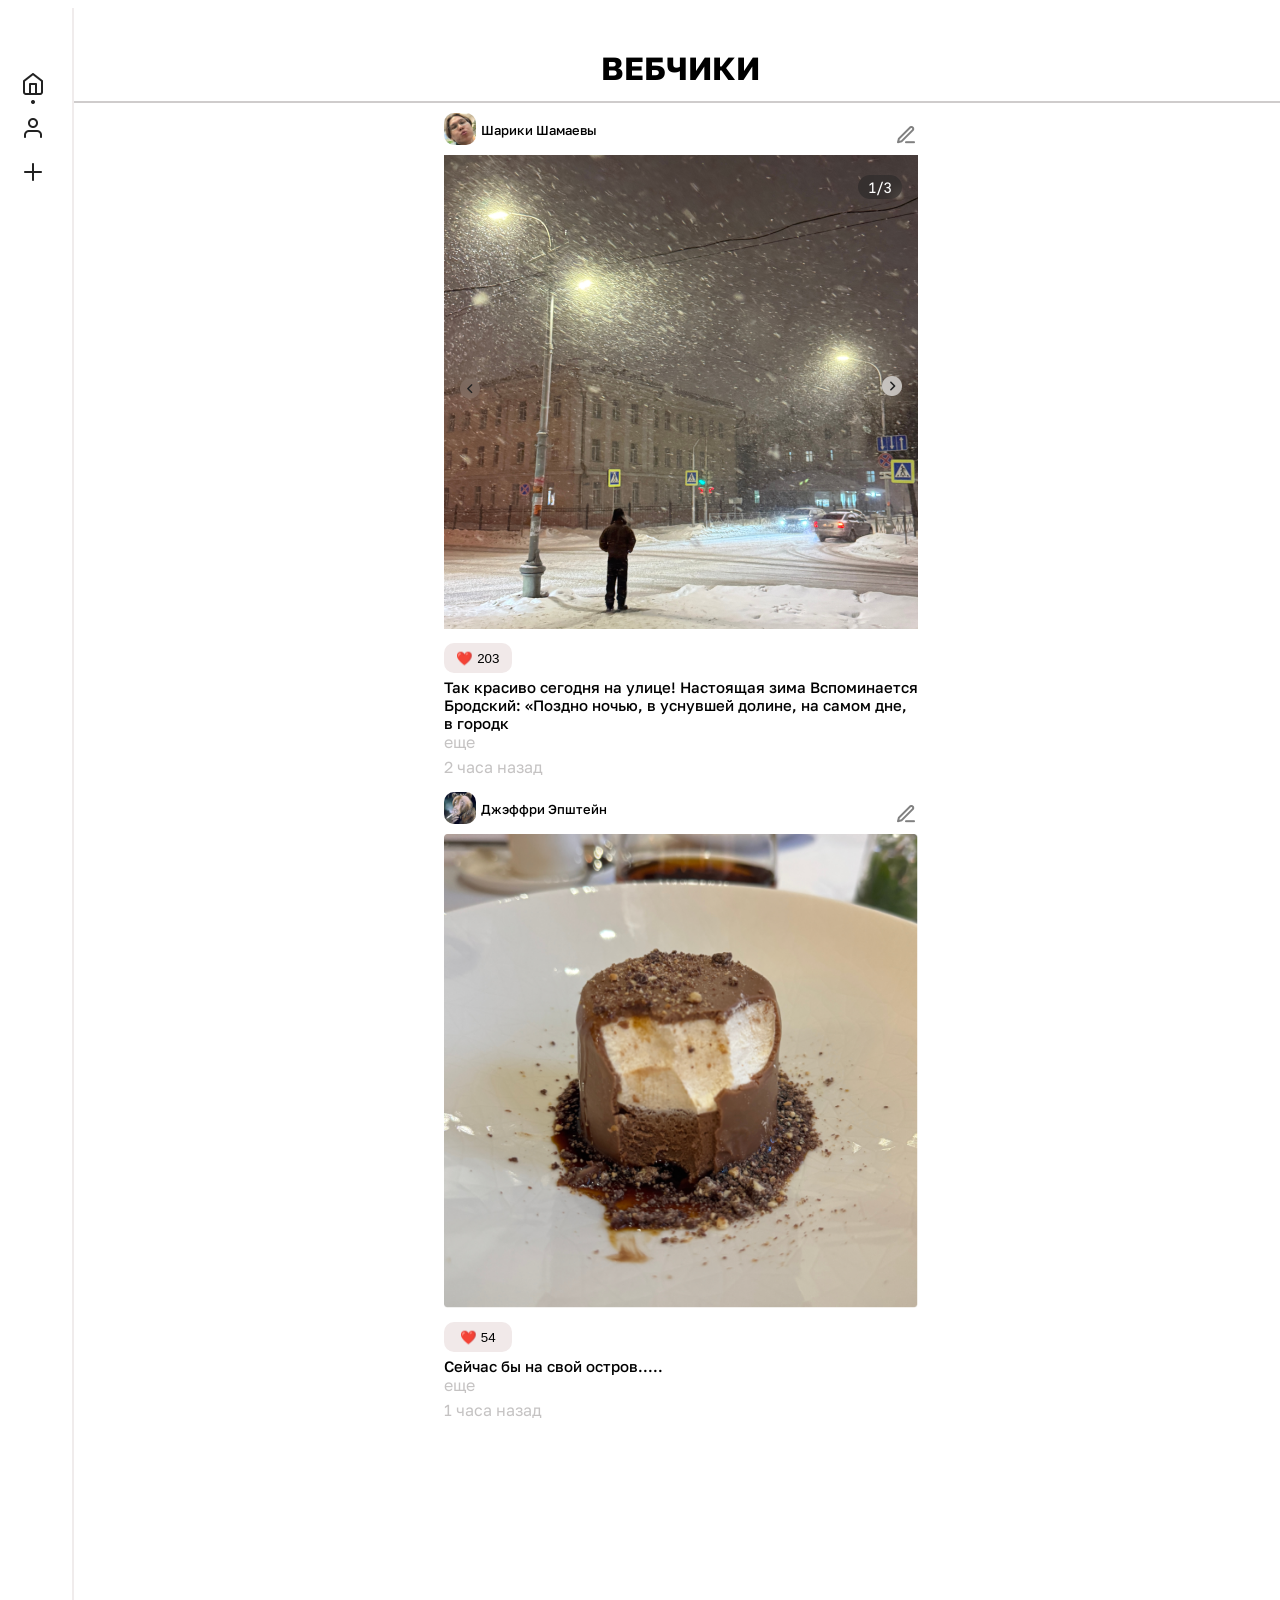
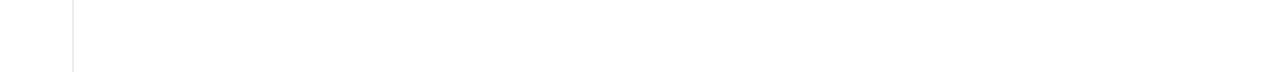
==== home.html @ 469b8f0c "login and home" ====
<!DOCTYPE html>
<html lang="en">
<head>
    <meta charset="UTF-8">
    <meta name="viewport" content="width=device-width, initial-scale=1.0">
    <title>Home</title>
    <link rel="preconnect" href="https://fonts.googleapis.com">
    <link rel="preconnect" href="https://fonts.gstatic.com" crossorigin>
    <link href="https://fonts.googleapis.com/css2?family=Golos+Text:wght@400..900&display=swap" rel="stylesheet">
    <link rel="stylesheet" href="home.css">
</head>
<body>
    <main style="display: flex;">
        <div class="left_line">
            <ul class="menu" style="padding-top: 40px; padding-left: 5px;">
                <li><img src="images/Menu_Item1.png" 
                    alt="Картинка 1" 
                    width="40px">
                </li>
                <li><img src="images/Menu_Item3.png" 
                    alt="Картинка 2" 
                    width="40px">
                </li>
                <li><img src="images/Menu_Item2.png" 
                    alt="Картинка 3" 
                    width="40px">
                </li>
            </ul>
        </div>
        <div class="right_line" style="flex-direction: column;">
            <div class="header">
                <h1 class="head_line">ВЕБЧИКИ</h1>
            </div>
            <div class="post" style="flex-direction: column;">
                <div class="first_part" style="flex-direction: column;">
                    <div class="user_info" style="display: flex; width: 474px; height: 32px; margin-top: 10px; margin-bottom: 10px;">
                        <div style="display: flex; width: 200px; height: 32px;">
                            <img src="images/yaric.png" alt="yaric" style="border-radius: 10px; width: 32px;">
                            <h1 style="font-size: 13px; font-weight: 500; padding-left: 5px;">Шарики Шамаевы</h1>
                        </div>
                        <div style="width: 342px; height: 32px;">
                            <img src="images/pencil.png" alt="pencil" style="padding-left: 285px; padding-top: 10px; width: 24px; ">
                        </div>
                    </div>
                    <img src="images/winter.png" alt="winter" style="width: 474px;">
                    <div class="message" style="width: 474px; height: 145px;">
                        <button class="button">❤️ 203</button>
                        <p style="font-size: 15px; margin: 0px; margin-top: 5px; font-weight: 500;">Так красиво сегодня на улице! Настоящая зима Вспоминается Бродский: «Поздно ночью, в уснувшей долине, на самом дне, в городк</p>
                        <p style="color: rgb(197, 195, 195); margin: 0px;">еще</p>
                        <p style="color: rgb(197, 195, 195); margin: 0px; margin-top: 5px;">2 часа назад</p>
                    </div>
                </div>
                <div class="last_part">
                    <div class="first_part" style="flex-direction: column;">
                    <div class="user_info" style="display: flex; width: 474px; height: 32px; margin-top: 10px; margin-bottom: 10px;">
                        <div style="display: flex; width: 200px; height: 32px;">
                            <img src="images/bear.png" alt="bear" style="border-radius: 10px; width: 32px;">
                            <h1 style="font-size: 13px; font-weight: 500; padding-left: 5px;">Джэффри Эпштейн</h1>
                        </div>
                        <div style="width: 342px; height: 32px;">
                            <img src="images/pencil.png" alt="pencil" style="padding-left: 285px; padding-top: 10px; width: 24px; ">
                        </div>
                    </div>
                    <img src="images/puncacke.png" alt="puncacke" style="width: 474px;">
                    <div class="message" style="width: 474px; height: 145px;">
                        <button class="button">❤️ 54</button>
                        <p style="font-size: 15px; margin: 0px; margin-top: 5px; font-weight: 500;">Сейчас бы на свой остров.....</p>
                        <p style="color: rgb(197, 195, 195); margin: 0px;">еще</p>
                        <p style="color: rgb(197, 195, 195); margin: 0px; margin-top: 5px;">1 часа назад</p>
                    </div>
                </div>
                </div>
            </div>
        </div>
        
    </main>
</body>
</html>
---- home.css ----
body {
    font-family: "Golos Text", sans-serif;
    width: 100%;
}
.right_line {
    margin: 0px;
    width: 1369px;
    height: 1664px;
}

main {
    display: inline;    
}

.header {
    margin: 0px;
    width: 100%;
    height: 72px;
    border-bottom: 2px solid rgb(207, 204, 204);  
}

.head_line {
    padding-top: 20px;
    text-align: center;

}

.left_line {
    width: 72px;
    height: 1664px;
    border-right: 2px solid rgb(240, 236, 236);   

}

.menu {
    list-style: none;  
    padding: 0;   
}

.post {
    width: 474px;
    height: 1338px;
    margin: 0 auto;
    
} 

.first_part {
    width: 100%;
    height: 669px;
}

.last_part {
    width: 100%;
    height: 669px;
    
}

.button {
    width: 68px;
    height: 30px;
    background-color: rgb(241, 233, 233);
    border-radius: 10px;
    margin-top: 10px;
    border: none; 
    

}
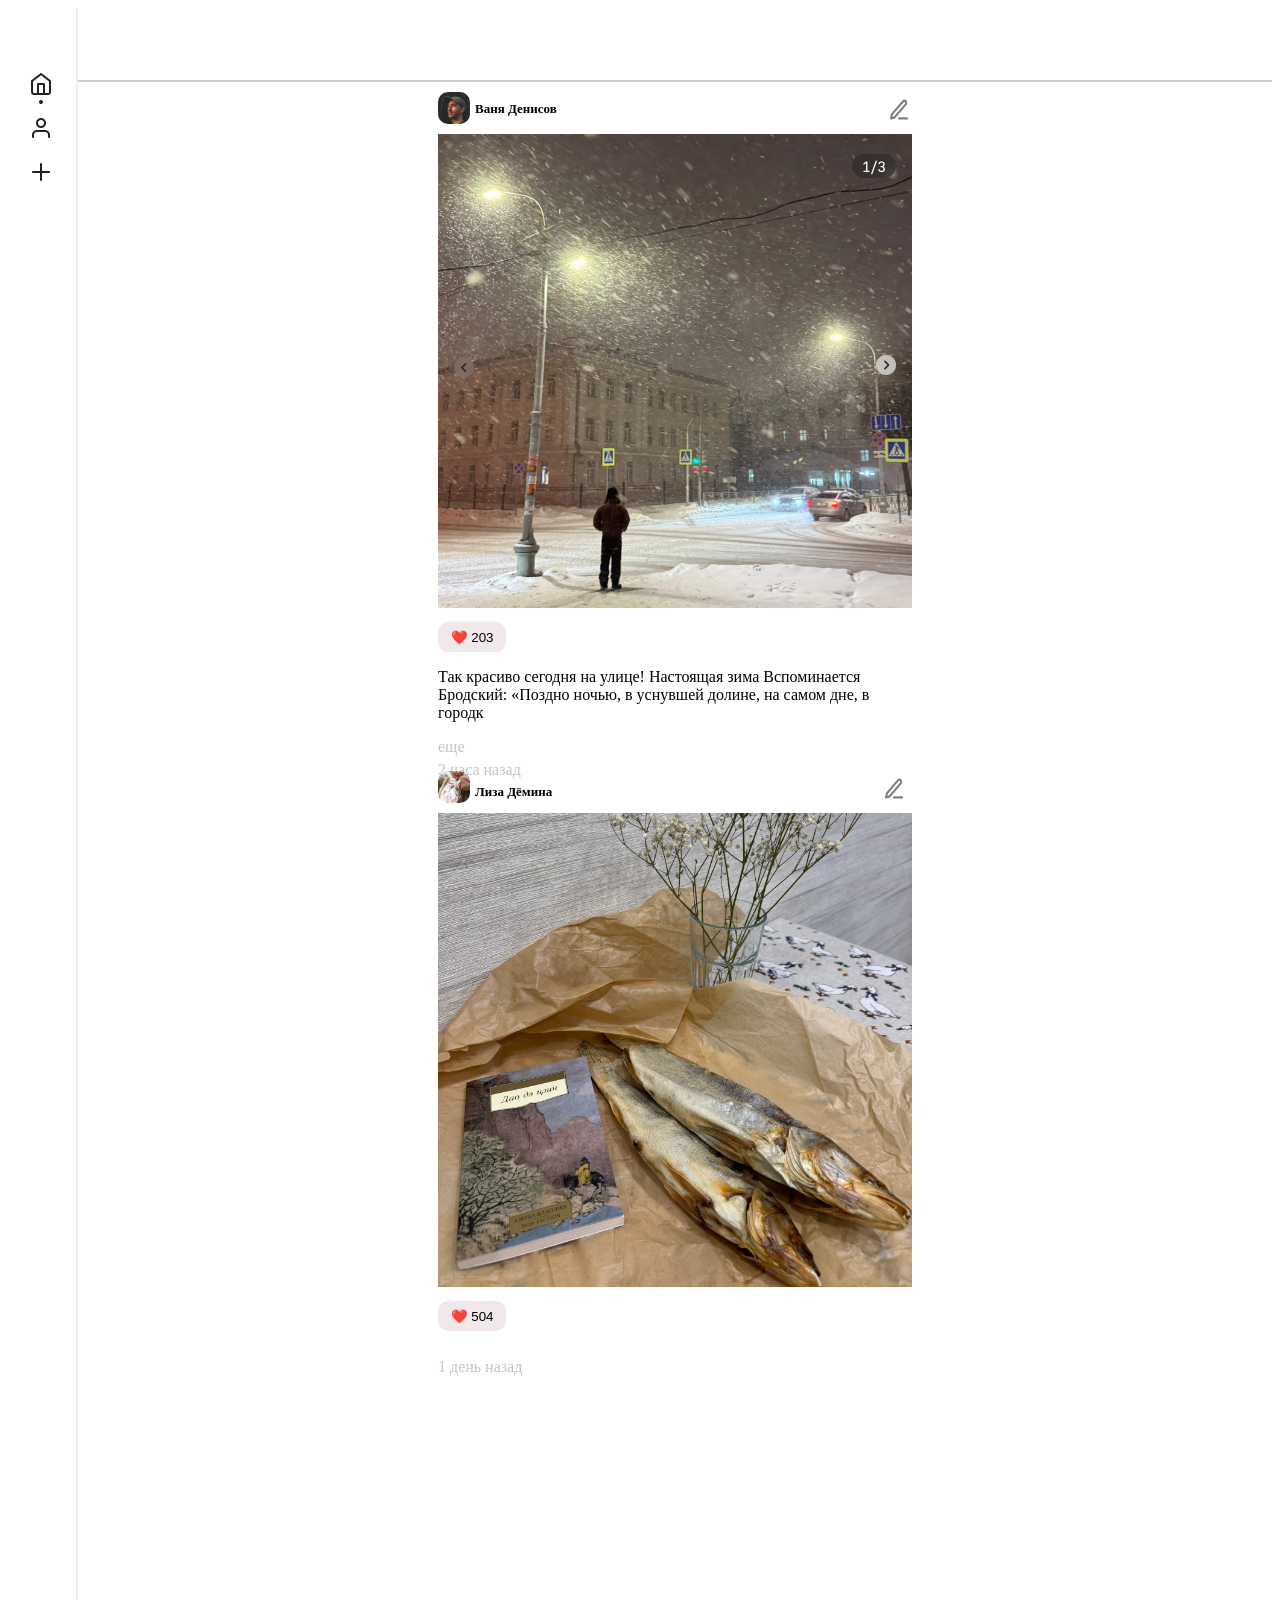
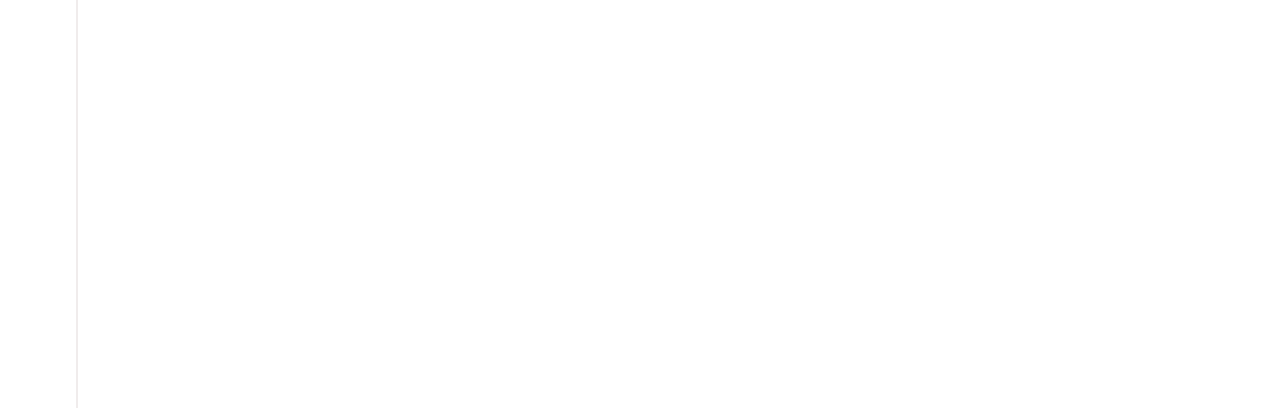
==== commit ed88e041: "added profile" ====
--- a/home.html
+++ b/home.html
@@ -3,76 +3,52 @@
 <head>
     <meta charset="UTF-8">
     <meta name="viewport" content="width=device-width, initial-scale=1.0">
-    <title>Home</title>
+    <title>home</title>
     <link rel="preconnect" href="https://fonts.googleapis.com">
     <link rel="preconnect" href="https://fonts.gstatic.com" crossorigin>
     <link href="https://fonts.googleapis.com/css2?family=Golos+Text:wght@400..900&display=swap" rel="stylesheet">
     <link rel="stylesheet" href="home.css">
 </head>
-<body>
-    <main style="display: flex;">
-        <div class="left_line">
-            <ul class="menu" style="padding-top: 40px; padding-left: 5px;">
-                <li><img src="images/Menu_Item1.png" 
-                    alt="Картинка 1" 
-                    width="40px">
-                </li>
-                <li><img src="images/Menu_Item3.png" 
-                    alt="Картинка 2" 
-                    width="40px">
-                </li>
-                <li><img src="images/Menu_Item2.png" 
-                    alt="Картинка 3" 
-                    width="40px">
-                </li>
-            </ul>
-        </div>
-        <div class="right_line" style="flex-direction: column;">
-            <div class="header">
-                <h1 class="head_line">ВЕБЧИКИ</h1>
+<body class="body">
+    <header class="header">
+        <ul class="header__menu">
+            <li><img class="header__menu-image" src="images/Menu_Item1.png" alt="home"></li>
+            <li ><img class="header__menu-image" src="images/Menu_Item3.png" alt="personal-home"></li>
+            <li><img class="header__menu-image" src="images/Menu_Item2.png" alt="add-photo"></li>
+        </ul>
+    </header>
+    <main class="main">
+        <h1 class="main__head"></h1>
+        <div class="user-feed">
+            <div class="user-feed__post">
+                <div class="user-feed__icon">
+                    <img class="user-feed__icon-image" src="images/larch.png" alt="yaric">
+                    <h1 class="user-feed__name">Ваня Денисов</h1>
+                    <img class="user-feed__icon-edit" src="images/pencil.png" alt="pensil">
+                </div>
+                <img class="user-feed__image" src="images/winter.png" alt="winter">
+                <div class="user-feed__comment">
+                    <button class="user-feed__comment-button">❤️ 203</button>
+                    <p class="user-feed__comment-massage">Так красиво сегодня на улице! Настоящая зима Вспоминается Бродский: «Поздно ночью, в уснувшей долине, на самом дне, в городк</p>
+                    <p class="user-feed__comment-more-info">еще</p>
+                    <p class="user-feed__comment-time">2 часа назад</p>
+                </div>
             </div>
-            <div class="post" style="flex-direction: column;">
-                <div class="first_part" style="flex-direction: column;">
-                    <div class="user_info" style="display: flex; width: 474px; height: 32px; margin-top: 10px; margin-bottom: 10px;">
-                        <div style="display: flex; width: 200px; height: 32px;">
-                            <img src="images/yaric.png" alt="yaric" style="border-radius: 10px; width: 32px;">
-                            <h1 style="font-size: 13px; font-weight: 500; padding-left: 5px;">Шарики Шамаевы</h1>
-                        </div>
-                        <div style="width: 342px; height: 32px;">
-                            <img src="images/pencil.png" alt="pencil" style="padding-left: 285px; padding-top: 10px; width: 24px; ">
-                        </div>
-                    </div>
-                    <img src="images/winter.png" alt="winter" style="width: 474px;">
-                    <div class="message" style="width: 474px; height: 145px;">
-                        <button class="button">❤️ 203</button>
-                        <p style="font-size: 15px; margin: 0px; margin-top: 5px; font-weight: 500;">Так красиво сегодня на улице! Настоящая зима Вспоминается Бродский: «Поздно ночью, в уснувшей долине, на самом дне, в городк</p>
-                        <p style="color: rgb(197, 195, 195); margin: 0px;">еще</p>
-                        <p style="color: rgb(197, 195, 195); margin: 0px; margin-top: 5px;">2 часа назад</p>
-                    </div>
+            <div class="user-feed__post">
+                <div class="user-feed__icon">
+                    <img class="user-feed__icon-image" src="images/liz.png" alt="liz">
+                    <p class="user-feed__name">Лиза Дёмина</p>
+                    <img class="user-feed__icon-edit" src="images/pencil.png" alt="pensil">
                 </div>
-                <div class="last_part">
-                    <div class="first_part" style="flex-direction: column;">
-                    <div class="user_info" style="display: flex; width: 474px; height: 32px; margin-top: 10px; margin-bottom: 10px;">
-                        <div style="display: flex; width: 200px; height: 32px;">
-                            <img src="images/bear.png" alt="bear" style="border-radius: 10px; width: 32px;">
-                            <h1 style="font-size: 13px; font-weight: 500; padding-left: 5px;">Джэффри Эпштейн</h1>
-                        </div>
-                        <div style="width: 342px; height: 32px;">
-                            <img src="images/pencil.png" alt="pencil" style="padding-left: 285px; padding-top: 10px; width: 24px; ">
-                        </div>
-                    </div>
-                    <img src="images/puncacke.png" alt="puncacke" style="width: 474px;">
-                    <div class="message" style="width: 474px; height: 145px;">
-                        <button class="button">❤️ 54</button>
-                        <p style="font-size: 15px; margin: 0px; margin-top: 5px; font-weight: 500;">Сейчас бы на свой остров.....</p>
-                        <p style="color: rgb(197, 195, 195); margin: 0px;">еще</p>
-                        <p style="color: rgb(197, 195, 195); margin: 0px; margin-top: 5px;">1 часа назад</p>
-                    </div>
-                </div>
+                <img class="user-feed__image" src="images/fish.png" alt="winter">
+                <div class="user-feed__comment">
+                    <button class="user-feed__comment-button">❤️ 504</button>
+                    <p class="user-feed__comment-message">&nbsp;</p>
+                    <p class="user-feed__comment-more-info"></p>
+                    <p class="user-feed__comment-time">1 день назад</p>
                 </div>
             </div>
         </div>
-        
     </main>
 </body>
 </html>
--- a/home.css
+++ b/home.css
@@ -1,67 +1,107 @@
-body {
-    font-family: "Golos Text", sans-serif;
-    width: 100%;
-}
-.right_line {
-    margin: 0px;
-    width: 1369px;
-    height: 1664px;
-}
-
-main {
-    display: inline;    
+.body {
+    display: flex;
 }
 
 .header {
+    width: 72px;
+    height: 2000px;
+    border-right: 2px solid rgb(240, 236, 236); 
+}
+
+.header__menu {
+    padding-top: 40px;
+    padding-left: 13px;
+
+    list-style: none;     
+}
+
+.header__menu-image {
+    width: 40px;
+}
+
+.main {
+    width: 100%;
+    height: 100%;
+}
+ 
+.main__head {
     margin: 0px;
     width: 100%;
     height: 72px;
     border-bottom: 2px solid rgb(207, 204, 204);  
+
+} 
+
+.user-feed {
+    width: 474px;
+    height: 100%;
+    margin: 0 auto;
 }
 
-.head_line {
-    padding-top: 20px;
-    text-align: center;
-
-}
-
-.left_line {
-    width: 72px;
-    height: 1664px;
-    border-right: 2px solid rgb(240, 236, 236);   
-
-}
-
-.menu {
-    list-style: none;  
-    padding: 0;   
-}
-
-.post {
-    width: 474px;
-    height: 1338px;
-    margin: 0 auto;
-    
-} 
-
-.first_part {
+.user-feed__post {
     width: 100%;
     height: 669px;
 }
 
-.last_part {
+.user-feed__icon {
+    display: flex;
+    height: 32px;
     width: 100%;
-    height: 669px;
-    
+    margin-top: 10px; 
+    margin-bottom: 10px;
 }
 
-.button {
+.user-feed__icon-image {
+    border-radius: 10px;
+    width: 32px;
+}
+
+.user-feed__name {
+    font-size: 13px; 
+    font-weight: 700; 
+    padding-left: 5px;
+    white-space: nowrap;
+
+}
+
+.user-feed__icon-edit {
+    padding-top: 4px; 
+    padding-left: 330px;
+    width: 24px;
+}
+
+.user-feed__image {
+    width: 474px;
+}
+
+.user-feed__comment {
+    width: 474px; 
+    height: 145px;
+}
+
+.user-feed__comment-button {
     width: 68px;
     height: 30px;
     background-color: rgb(241, 233, 233);
     border-radius: 10px;
     margin-top: 10px;
     border: none; 
-    
+}
 
+.user-feed__comment-message {
+    font-size: 15px; 
+    margin: 0px; 
+    margin-top: 5px; 
+    font-weight: 500;
+}
+
+.user-feed__comment-more-info {
+    color: rgb(197, 195, 195);
+    margin: 0px;
+}
+
+.user-feed__comment-time {
+    color: rgb(197, 195, 195);
+    margin: 0px; 
+    margin-top: 5px;
 }
